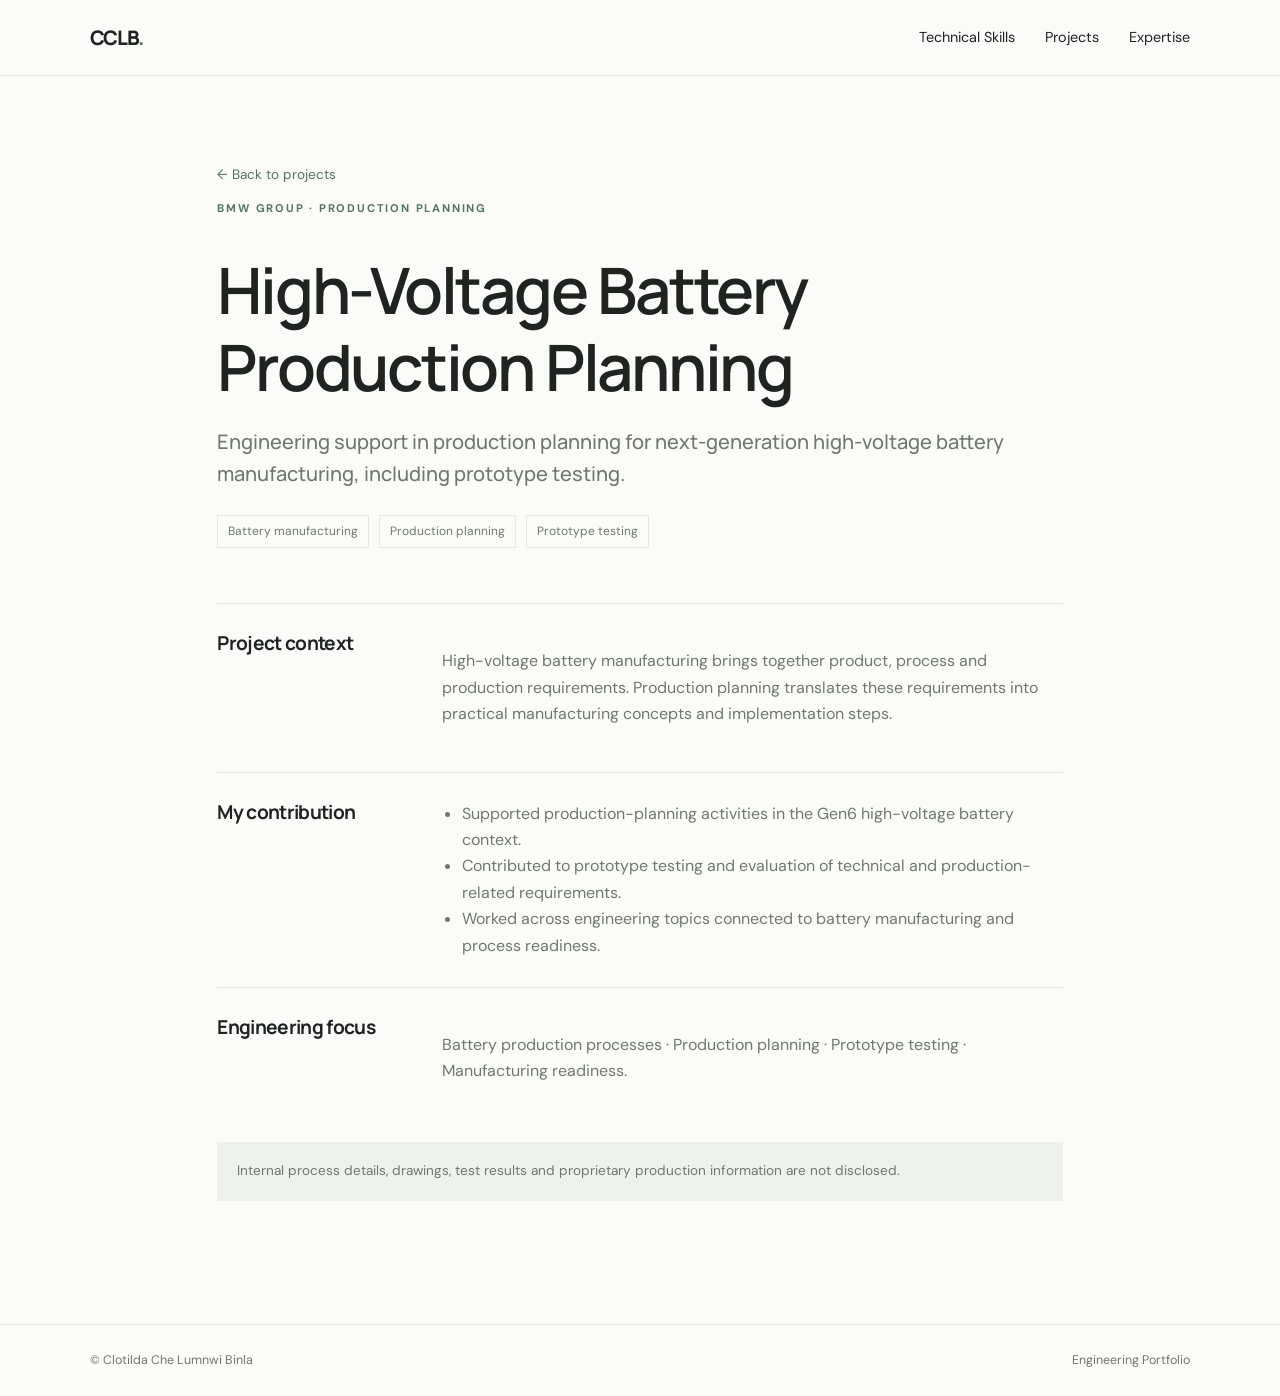
==== projects/battery-production.html @ dd96140a "Rename battery-production.html to projects/battery-production.html" ====
<!DOCTYPE html><html lang="en"><head><meta charset="UTF-8"><meta name="viewport" content="width=device-width,initial-scale=1"><title>Battery Production Planning | Portfolio</title><link rel="stylesheet" href="../styles.css"></head><body><header class="site-header"><a class="wordmark" href="../index.html">CCLB<span>.</span></a><nav class="main-nav"><a href="../index.html#skills">Technical Skills</a><a href="../index.html#projects">Projects</a><a href="../index.html#expertise">Expertise</a></nav></header><main class="detail-main"><a class="back-link" href="../index.html#projects">← Back to projects</a><p class="eyebrow">BMW GROUP · PRODUCTION PLANNING</p><h1>High-Voltage Battery Production Planning</h1><p class="detail-lead">Engineering support in production planning for next-generation high-voltage battery manufacturing, including prototype testing.</p><div class="detail-meta"><span>Battery manufacturing</span><span>Production planning</span><span>Prototype testing</span></div><section class="detail-block"><h2>Project context</h2><p>High-voltage battery manufacturing brings together product, process and production requirements. Production planning translates these requirements into practical manufacturing concepts and implementation steps.</p></section><section class="detail-block"><h2>My contribution</h2><ul><li>Supported production-planning activities in the Gen6 high-voltage battery context.</li><li>Contributed to prototype testing and evaluation of technical and production-related requirements.</li><li>Worked across engineering topics connected to battery manufacturing and process readiness.</li></ul></section><section class="detail-block"><h2>Engineering focus</h2><p>Battery production processes · Production planning · Prototype testing · Manufacturing readiness.</p></section><p class="notice">Internal process details, drawings, test results and proprietary production information are not disclosed.</p></main><footer><span>© Clotilda Che Lumnwi Binla</span><span>Engineering Portfolio</span></footer></body></html>
---- styles.css ----
@import url('https://fonts.googleapis.com/css2?family=DM+Sans:wght@400;500;600;700&family=Manrope:wght@400;500;600;700;800&display=swap');
:root{--ink:#202421;--muted:#707872;--line:#e5e9e5;--paper:#fbfcfa;--accent:#547563;--soft:#edf2ee}*{box-sizing:border-box}html{scroll-behavior:smooth;scroll-padding-top:90px}body{margin:0;background:var(--paper);color:var(--ink);font-family:'DM Sans',sans-serif;line-height:1.65}.site-header{height:76px;padding:0 7vw;display:flex;align-items:center;justify-content:space-between;border-bottom:1px solid var(--line);position:sticky;top:0;background:rgba(251,252,250,.96);backdrop-filter:blur(10px);z-index:10}.wordmark{font:800 1.25rem Manrope,sans-serif;letter-spacing:-.06em;color:var(--ink);text-decoration:none}.wordmark span{color:var(--accent)}.main-nav{display:flex;gap:30px}.main-nav a,.contact-links a{color:var(--ink);text-decoration:none;font-size:.9rem}.main-nav a:hover,.contact-links a:hover{color:var(--accent)}.menu-toggle{display:none;background:none;border:0;font-size:1.5rem}.hero{padding:115px 12vw 105px;max-width:1250px;margin:auto}.eyebrow,.project-type{font-size:.7rem;letter-spacing:.16em;font-weight:700;color:var(--accent)}h1,h2,h3{font-family:Manrope,sans-serif;line-height:1.2;letter-spacing:-.035em}h1{font-size:clamp(3rem,7vw,6.3rem);margin:25px 0 18px;font-weight:600}h1 span{color:var(--accent)}.hero h2{font-size:clamp(1rem,2vw,1.35rem);font-weight:500;letter-spacing:-.02em}.divider{color:#aab3ac;padding:0 8px}.hero-copy{max-width:560px;color:var(--muted);font-size:1.1rem;margin:25px 0 0}.section{display:grid;grid-template-columns:minmax(190px,.7fr) 2fr;gap:7vw;padding:75px 12vw;border-top:1px solid var(--line);max-width:1500px;margin:auto}.section-heading h2{font-size:2rem;margin:12px 0}.section-content{max-width:780px}.section-content p{color:var(--muted);margin-top:0}.lead{font:500 1.25rem/1.6 Manrope,sans-serif!important;color:var(--ink)!important}.section-intro{font-size:.92rem}.skill-groups{display:grid;gap:24px;margin-top:25px}.skill-group h3{font-size:1rem;margin:0 0 12px}.skill-list{display:flex;flex-wrap:wrap;gap:9px}.skill{font:500 .85rem 'DM Sans',sans-serif;background:white;border:1px solid var(--line);border-radius:3px;padding:9px 13px;color:var(--ink);cursor:pointer;transition:.2s}.skill:hover,.skill.active{background:var(--soft);border-color:var(--accent);color:var(--accent)}.skill-preview{font-size:.82rem;min-height:25px;margin:20px 0 0!important;color:var(--accent)!important}.project-list{border-top:1px solid var(--line)}.project-card{display:flex;justify-content:space-between;align-items:center;gap:25px;padding:25px 0;border-bottom:1px solid var(--line);scroll-margin-top:100px;transition:background .2s}.project-card.highlight{background:var(--soft);padding-left:15px;padding-right:15px}.project-type{font-size:.65rem;margin:0 0 7px}.project-card h3{font-size:1.2rem;margin:0 0 8px}.project-card p:not(.project-type){font-size:.9rem;margin:0;max-width:620px}.project-card>a{white-space:nowrap;color:var(--accent);font-size:.85rem;text-decoration:none;font-weight:600}.expertise-grid{display:grid;grid-template-columns:1fr 1fr;gap:28px 45px}.expertise-grid h3{font-size:1rem;margin:0}.expertise-grid p{font-size:.9rem;margin:0}.contact-links{display:flex;gap:25px;margin-top:25px}.contact-links a{font-weight:600;border-bottom:1px solid var(--line);padding-bottom:5px}footer{border-top:1px solid var(--line);padding:25px 7vw;display:flex;justify-content:space-between;color:var(--muted);font-size:.78rem}.detail-main{max-width:1050px;margin:auto;padding:85px 8vw 110px}.back-link{color:var(--accent);text-decoration:none;font-size:.85rem}.detail-main h1{font-size:clamp(2.5rem,5vw,4.5rem);margin:35px 0 15px}.detail-lead{font:500 1.25rem/1.6 Manrope,sans-serif;color:var(--muted);max-width:800px}.detail-meta{display:flex;flex-wrap:wrap;gap:10px;margin:25px 0 55px}.detail-meta span{border:1px solid var(--line);padding:6px 10px;font-size:.75rem;color:var(--muted)}.detail-block{border-top:1px solid var(--line);padding:28px 0;display:grid;grid-template-columns:190px 1fr;gap:35px}.detail-block h2{font-size:1.2rem;margin:0}.detail-block p,.detail-block li{color:var(--muted)}.detail-block ul{padding-left:20px;margin:0}.notice{background:var(--soft);padding:18px 20px;font-size:.85rem;color:var(--muted)}
@media(max-width:760px){.site-header{padding:0 6vw}.menu-toggle{display:block}.main-nav{display:none;position:absolute;top:76px;left:0;right:0;background:var(--paper);padding:18px 6vw 25px;border-bottom:1px solid var(--line);flex-direction:column;gap:14px}.main-nav.open{display:flex}.hero{padding:85px 7vw 75px}.section{grid-template-columns:1fr;gap:18px;padding:55px 7vw}.project-card{align-items:flex-start;flex-direction:column;gap:12px}.expertise-grid{grid-template-columns:1fr;gap:22px}.detail-main{padding:60px 7vw 80px}.detail-block{grid-template-columns:1fr;gap:12px}footer{padding:22px 7vw;gap:10px;flex-direction:column}}
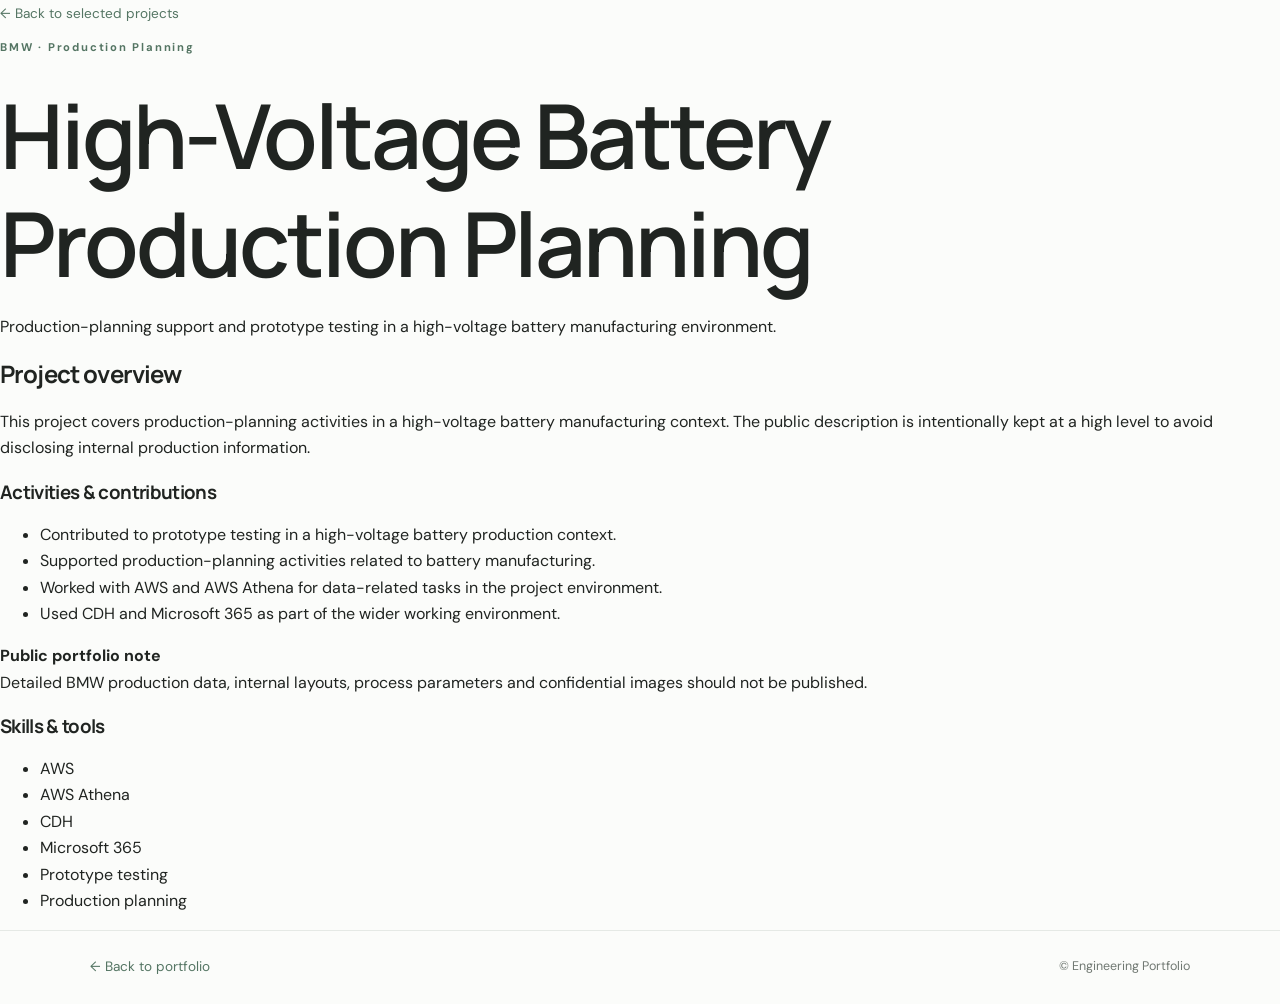
==== commit de4a236d: "Add files via upload" ====
--- a/projects/battery-production.html
+++ b/projects/battery-production.html
@@ -1 +1,39 @@
-<!DOCTYPE html><html lang="en"><head><meta charset="UTF-8"><meta name="viewport" content="width=device-width,initial-scale=1"><title>Battery Production Planning | Portfolio</title><link rel="stylesheet" href="../styles.css"></head><body><header class="site-header"><a class="wordmark" href="../index.html">CCLB<span>.</span></a><nav class="main-nav"><a href="../index.html#skills">Technical Skills</a><a href="../index.html#projects">Projects</a><a href="../index.html#expertise">Expertise</a></nav></header><main class="detail-main"><a class="back-link" href="../index.html#projects">← Back to projects</a><p class="eyebrow">BMW GROUP · PRODUCTION PLANNING</p><h1>High-Voltage Battery Production Planning</h1><p class="detail-lead">Engineering support in production planning for next-generation high-voltage battery manufacturing, including prototype testing.</p><div class="detail-meta"><span>Battery manufacturing</span><span>Production planning</span><span>Prototype testing</span></div><section class="detail-block"><h2>Project context</h2><p>High-voltage battery manufacturing brings together product, process and production requirements. Production planning translates these requirements into practical manufacturing concepts and implementation steps.</p></section><section class="detail-block"><h2>My contribution</h2><ul><li>Supported production-planning activities in the Gen6 high-voltage battery context.</li><li>Contributed to prototype testing and evaluation of technical and production-related requirements.</li><li>Worked across engineering topics connected to battery manufacturing and process readiness.</li></ul></section><section class="detail-block"><h2>Engineering focus</h2><p>Battery production processes · Production planning · Prototype testing · Manufacturing readiness.</p></section><p class="notice">Internal process details, drawings, test results and proprietary production information are not disclosed.</p></main><footer><span>© Clotilda Che Lumnwi Binla</span><span>Engineering Portfolio</span></footer></body></html>
+<!DOCTYPE html>
+<html lang="en">
+<head>
+  <meta charset="UTF-8">
+  <meta name="viewport" content="width=device-width, initial-scale=1.0">
+  <title>High-Voltage Battery Production Planning · Engineering Portfolio</title>
+  <link rel="stylesheet" href="../styles.css">
+</head>
+<body>
+<header class="project-hero">
+  <a class="back-link" href="../index.html#projects">← Back to selected projects</a>
+  <p class="eyebrow">BMW · Production Planning</p>
+  <h1>High-Voltage Battery Production Planning</h1>
+  <p class="project-lead">Production-planning support and prototype testing in a high-voltage battery manufacturing environment.</p>
+</header>
+<main class="project-content">
+  <article>
+    <h2>Project overview</h2>
+    <p>This project covers production-planning activities in a high-voltage battery manufacturing context. The public description is intentionally kept at a high level to avoid disclosing internal production information.</p>
+    <h3>Activities &amp; contributions</h3>
+    <ul><li>Contributed to prototype testing in a high-voltage battery production context.</li>
+<li>Supported production-planning activities related to battery manufacturing.</li>
+<li>Worked with AWS and AWS Athena for data-related tasks in the project environment.</li>
+<li>Used CDH and Microsoft 365 as part of the wider working environment.</li></ul>
+    <div class="confidentiality"><strong>Public portfolio note</strong><br>Detailed BMW production data, internal layouts, process parameters and confidential images should not be published.</div>
+  </article>
+  <aside class="project-sidebar">
+    <h3>Skills &amp; tools</h3>
+    <ul><li>AWS</li>
+<li>AWS Athena</li>
+<li>CDH</li>
+<li>Microsoft 365</li>
+<li>Prototype testing</li>
+<li>Production planning</li></ul>
+  </aside>
+</main>
+<footer><a class="back-link" href="../index.html#projects">← Back to portfolio</a><span>© Engineering Portfolio</span></footer>
+</body>
+</html>
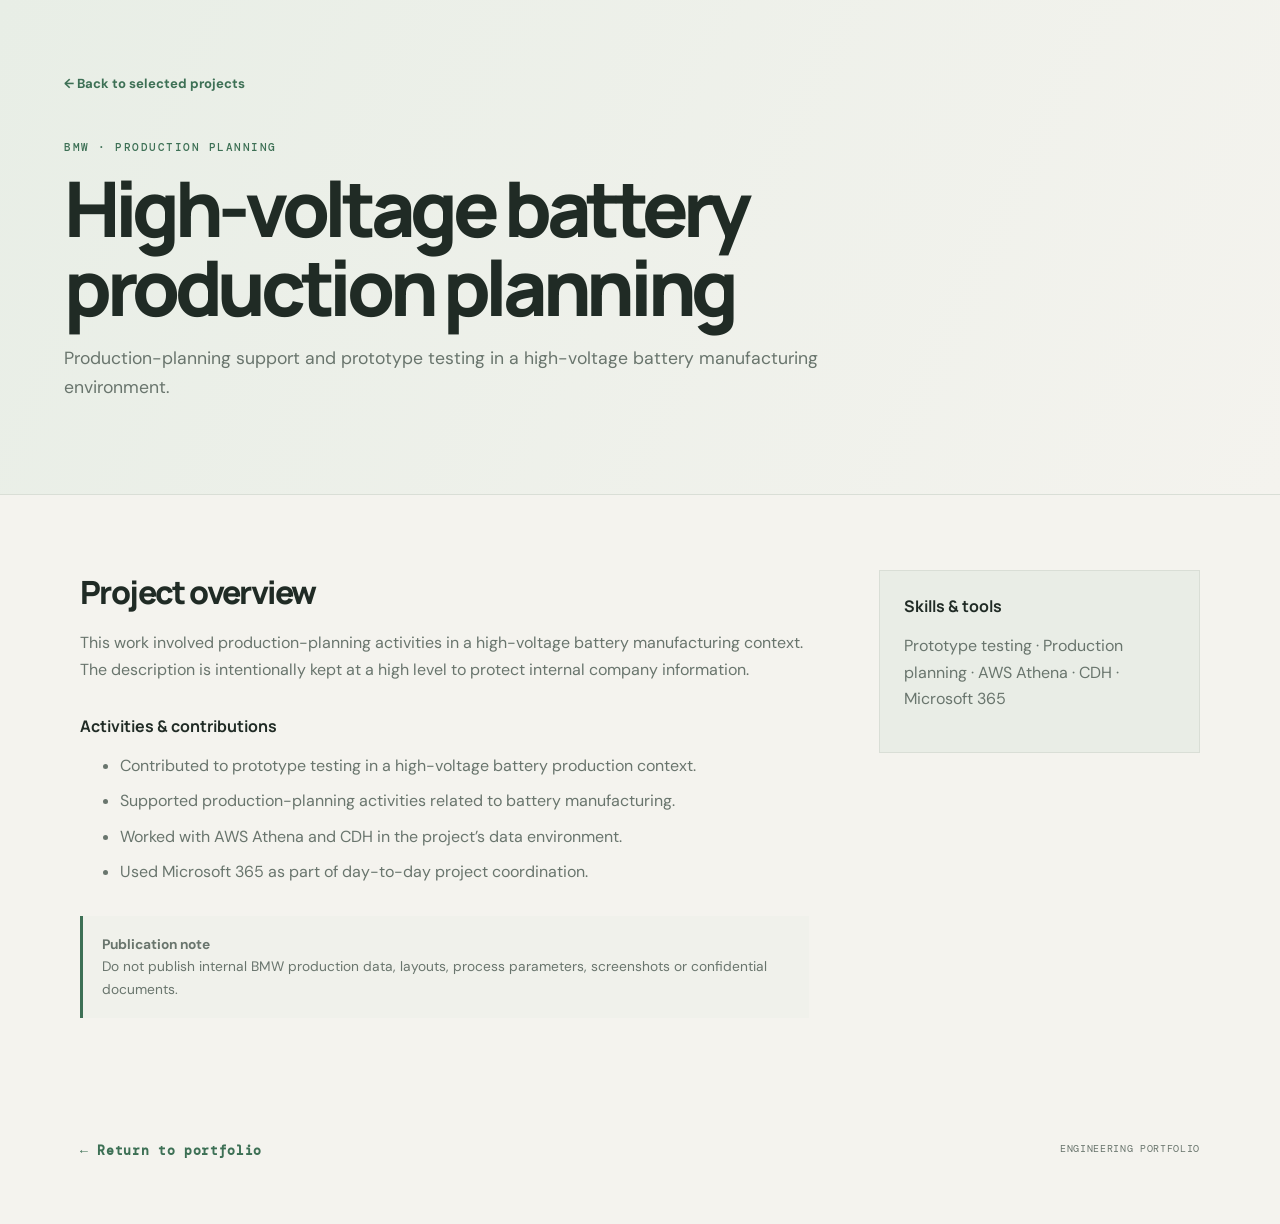
==== commit 6ebeb416: "Add files via upload" ====
--- a/projects/battery-production.html
+++ b/projects/battery-production.html
@@ -1,39 +1 @@
-<!DOCTYPE html>
-<html lang="en">
-<head>
-  <meta charset="UTF-8">
-  <meta name="viewport" content="width=device-width, initial-scale=1.0">
-  <title>High-Voltage Battery Production Planning · Engineering Portfolio</title>
-  <link rel="stylesheet" href="../styles.css">
-</head>
-<body>
-<header class="project-hero">
-  <a class="back-link" href="../index.html#projects">← Back to selected projects</a>
-  <p class="eyebrow">BMW · Production Planning</p>
-  <h1>High-Voltage Battery Production Planning</h1>
-  <p class="project-lead">Production-planning support and prototype testing in a high-voltage battery manufacturing environment.</p>
-</header>
-<main class="project-content">
-  <article>
-    <h2>Project overview</h2>
-    <p>This project covers production-planning activities in a high-voltage battery manufacturing context. The public description is intentionally kept at a high level to avoid disclosing internal production information.</p>
-    <h3>Activities &amp; contributions</h3>
-    <ul><li>Contributed to prototype testing in a high-voltage battery production context.</li>
-<li>Supported production-planning activities related to battery manufacturing.</li>
-<li>Worked with AWS and AWS Athena for data-related tasks in the project environment.</li>
-<li>Used CDH and Microsoft 365 as part of the wider working environment.</li></ul>
-    <div class="confidentiality"><strong>Public portfolio note</strong><br>Detailed BMW production data, internal layouts, process parameters and confidential images should not be published.</div>
-  </article>
-  <aside class="project-sidebar">
-    <h3>Skills &amp; tools</h3>
-    <ul><li>AWS</li>
-<li>AWS Athena</li>
-<li>CDH</li>
-<li>Microsoft 365</li>
-<li>Prototype testing</li>
-<li>Production planning</li></ul>
-  </aside>
-</main>
-<footer><a class="back-link" href="../index.html#projects">← Back to portfolio</a><span>© Engineering Portfolio</span></footer>
-</body>
-</html>+<!doctype html><html lang="en"><head><meta charset="utf-8"><meta name="viewport" content="width=device-width,initial-scale=1"><title>High-voltage battery production planning | Engineering Portfolio</title><link rel="stylesheet" href="../styles.css?v=3"></head><body><header class="detail-hero"><a class="back" href="../index.html#projects">← Back to selected projects</a><p class="kicker">BMW · PRODUCTION PLANNING</p><h1>High-voltage battery production planning</h1><p class="detail-lead">Production-planning support and prototype testing in a high-voltage battery manufacturing environment.</p></header><main class="detail-body"><article><h2>Project overview</h2><p>This work involved production-planning activities in a high-voltage battery manufacturing context. The description is intentionally kept at a high level to protect internal company information.</p><h3>Activities &amp; contributions</h3><ul><li>Contributed to prototype testing in a high-voltage battery production context.</li><li>Supported production-planning activities related to battery manufacturing.</li><li>Worked with AWS Athena and CDH in the project’s data environment.</li><li>Used Microsoft 365 as part of day-to-day project coordination.</li></ul><div class="privacy-note"><strong>Publication note</strong><br>Do not publish internal BMW production data, layouts, process parameters, screenshots or confidential documents.</div></article><aside class="detail-aside"><h3>Skills &amp; tools</h3><p>Prototype testing · Production planning · AWS Athena · CDH · Microsoft 365</p></aside></main><footer><a class="back" href="../index.html#projects">← Return to portfolio</a><span>ENGINEERING PORTFOLIO</span></footer></body></html>
--- a/styles.css
+++ b/styles.css
@@ -1,3 +1,10 @@
-@import url('https://fonts.googleapis.com/css2?family=DM+Sans:wght@400;500;600;700&family=Manrope:wght@400;500;600;700;800&display=swap');
-:root{--ink:#202421;--muted:#707872;--line:#e5e9e5;--paper:#fbfcfa;--accent:#547563;--soft:#edf2ee}*{box-sizing:border-box}html{scroll-behavior:smooth;scroll-padding-top:90px}body{margin:0;background:var(--paper);color:var(--ink);font-family:'DM Sans',sans-serif;line-height:1.65}.site-header{height:76px;padding:0 7vw;display:flex;align-items:center;justify-content:space-between;border-bottom:1px solid var(--line);position:sticky;top:0;background:rgba(251,252,250,.96);backdrop-filter:blur(10px);z-index:10}.wordmark{font:800 1.25rem Manrope,sans-serif;letter-spacing:-.06em;color:var(--ink);text-decoration:none}.wordmark span{color:var(--accent)}.main-nav{display:flex;gap:30px}.main-nav a,.contact-links a{color:var(--ink);text-decoration:none;font-size:.9rem}.main-nav a:hover,.contact-links a:hover{color:var(--accent)}.menu-toggle{display:none;background:none;border:0;font-size:1.5rem}.hero{padding:115px 12vw 105px;max-width:1250px;margin:auto}.eyebrow,.project-type{font-size:.7rem;letter-spacing:.16em;font-weight:700;color:var(--accent)}h1,h2,h3{font-family:Manrope,sans-serif;line-height:1.2;letter-spacing:-.035em}h1{font-size:clamp(3rem,7vw,6.3rem);margin:25px 0 18px;font-weight:600}h1 span{color:var(--accent)}.hero h2{font-size:clamp(1rem,2vw,1.35rem);font-weight:500;letter-spacing:-.02em}.divider{color:#aab3ac;padding:0 8px}.hero-copy{max-width:560px;color:var(--muted);font-size:1.1rem;margin:25px 0 0}.section{display:grid;grid-template-columns:minmax(190px,.7fr) 2fr;gap:7vw;padding:75px 12vw;border-top:1px solid var(--line);max-width:1500px;margin:auto}.section-heading h2{font-size:2rem;margin:12px 0}.section-content{max-width:780px}.section-content p{color:var(--muted);margin-top:0}.lead{font:500 1.25rem/1.6 Manrope,sans-serif!important;color:var(--ink)!important}.section-intro{font-size:.92rem}.skill-groups{display:grid;gap:24px;margin-top:25px}.skill-group h3{font-size:1rem;margin:0 0 12px}.skill-list{display:flex;flex-wrap:wrap;gap:9px}.skill{font:500 .85rem 'DM Sans',sans-serif;background:white;border:1px solid var(--line);border-radius:3px;padding:9px 13px;color:var(--ink);cursor:pointer;transition:.2s}.skill:hover,.skill.active{background:var(--soft);border-color:var(--accent);color:var(--accent)}.skill-preview{font-size:.82rem;min-height:25px;margin:20px 0 0!important;color:var(--accent)!important}.project-list{border-top:1px solid var(--line)}.project-card{display:flex;justify-content:space-between;align-items:center;gap:25px;padding:25px 0;border-bottom:1px solid var(--line);scroll-margin-top:100px;transition:background .2s}.project-card.highlight{background:var(--soft);padding-left:15px;padding-right:15px}.project-type{font-size:.65rem;margin:0 0 7px}.project-card h3{font-size:1.2rem;margin:0 0 8px}.project-card p:not(.project-type){font-size:.9rem;margin:0;max-width:620px}.project-card>a{white-space:nowrap;color:var(--accent);font-size:.85rem;text-decoration:none;font-weight:600}.expertise-grid{display:grid;grid-template-columns:1fr 1fr;gap:28px 45px}.expertise-grid h3{font-size:1rem;margin:0}.expertise-grid p{font-size:.9rem;margin:0}.contact-links{display:flex;gap:25px;margin-top:25px}.contact-links a{font-weight:600;border-bottom:1px solid var(--line);padding-bottom:5px}footer{border-top:1px solid var(--line);padding:25px 7vw;display:flex;justify-content:space-between;color:var(--muted);font-size:.78rem}.detail-main{max-width:1050px;margin:auto;padding:85px 8vw 110px}.back-link{color:var(--accent);text-decoration:none;font-size:.85rem}.detail-main h1{font-size:clamp(2.5rem,5vw,4.5rem);margin:35px 0 15px}.detail-lead{font:500 1.25rem/1.6 Manrope,sans-serif;color:var(--muted);max-width:800px}.detail-meta{display:flex;flex-wrap:wrap;gap:10px;margin:25px 0 55px}.detail-meta span{border:1px solid var(--line);padding:6px 10px;font-size:.75rem;color:var(--muted)}.detail-block{border-top:1px solid var(--line);padding:28px 0;display:grid;grid-template-columns:190px 1fr;gap:35px}.detail-block h2{font-size:1.2rem;margin:0}.detail-block p,.detail-block li{color:var(--muted)}.detail-block ul{padding-left:20px;margin:0}.notice{background:var(--soft);padding:18px 20px;font-size:.85rem;color:var(--muted)}
-@media(max-width:760px){.site-header{padding:0 6vw}.menu-toggle{display:block}.main-nav{display:none;position:absolute;top:76px;left:0;right:0;background:var(--paper);padding:18px 6vw 25px;border-bottom:1px solid var(--line);flex-direction:column;gap:14px}.main-nav.open{display:flex}.hero{padding:85px 7vw 75px}.section{grid-template-columns:1fr;gap:18px;padding:55px 7vw}.project-card{align-items:flex-start;flex-direction:column;gap:12px}.expertise-grid{grid-template-columns:1fr;gap:22px}.detail-main{padding:60px 7vw 80px}.detail-block{grid-template-columns:1fr;gap:12px}footer{padding:22px 7vw;gap:10px;flex-direction:column}}
+@import url('https://fonts.googleapis.com/css2?family=DM+Mono:wght@400;500&family=DM+Sans:wght@400;500;600;700&family=Manrope:wght@400;500;600;700;800&display=swap');
+:root{--bg:#f4f3ee;--paper:#fbfaf6;--ink:#202b25;--muted:#69756d;--line:#d9ded6;--green:#3d7055;--deep:#193c2b;--lime:#c8d6a4;--max:1180px}
+*{box-sizing:border-box}html{scroll-behavior:smooth;scroll-padding-top:85px}body{margin:0;background:var(--bg);color:var(--ink);font-family:"DM Sans",sans-serif;line-height:1.65;-webkit-font-smoothing:antialiased}a{color:inherit}.topbar{height:76px;padding:0 max(5vw,calc((100vw - var(--max))/2));display:flex;align-items:center;justify-content:space-between;border-bottom:1px solid var(--line);background:rgba(244,243,238,.96);position:sticky;top:0;z-index:10;backdrop-filter:blur(12px)}.brand{font:500 .72rem "DM Mono",monospace;letter-spacing:.13em;text-decoration:none}.brand span{color:var(--green)}.nav{display:flex;gap:30px}.nav a,.quiet-link{font-size:.82rem;color:var(--muted);text-decoration:none}.nav a:hover,.quiet-link:hover{color:var(--green)}.nav-toggle{display:none}
+.hero{min-height:670px;padding:100px max(5vw,calc((100vw - var(--max))/2)) 28px;background:radial-gradient(ellipse at 82% 35%,#e1e9dc 0,transparent 38%),linear-gradient(120deg,#f7f6f1,#eef0e9);border-bottom:1px solid var(--line);display:flex;flex-direction:column;justify-content:space-between;position:relative;overflow:hidden}.hero-grid{display:grid;grid-template-columns:1.25fr .75fr;gap:50px;align-items:center}.hero-copy{max-width:760px}.kicker,.overline,.section-tag,.row-meta{font:500 .67rem "DM Mono",monospace;letter-spacing:.14em;color:var(--green)}.kicker{display:flex;align-items:center;gap:12px}.kicker-line{width:32px;height:1px;background:var(--green)}.hero h1{font:800 clamp(4rem,8.5vw,7.8rem)/.91 "Manrope",sans-serif;letter-spacing:-.085em;margin:30px 0 26px}.hero h1 em{font-style:normal;color:var(--green)}.hero-role{font:600 clamp(1.1rem,2vw,1.45rem)/1.4 "Manrope",sans-serif;max-width:650px;margin:0 0 13px}.hero-description{max-width:600px;color:var(--muted);font-size:1rem}.hero-actions,.contact-actions{display:flex;align-items:center;gap:25px;flex-wrap:wrap;margin-top:32px}.button{display:inline-flex;align-items:center;gap:25px;padding:14px 19px;text-decoration:none;font-size:.82rem;font-weight:700;transition:.2s}.button-dark{background:var(--deep);color:white}.button-dark:hover{background:var(--green);transform:translateY(-2px)}.hero-aside{height:390px;position:relative;display:grid;place-items:center}.orbit{position:absolute;border:1px solid rgba(61,112,85,.23);border-radius:50%;aspect-ratio:1}.orbit-one{width:330px}.orbit-two{width:245px;border-style:dashed}.hero-stamp{width:180px;height:180px;border-radius:50%;background:var(--deep);color:#f5f5ec;display:flex;flex-direction:column;align-items:center;justify-content:center;box-shadow:0 20px 60px #193c2b2a;transform:rotate(-8deg)}.hero-stamp span,.hero-stamp small{font: .52rem "DM Mono",monospace;letter-spacing:.15em}.hero-stamp strong{font:800 2.6rem/.82 "Manrope",sans-serif;text-align:center;margin:12px}.hero-stamp small{font-size:.42rem}.aside-note{position:absolute;right:0;bottom:5px;font: .65rem/1.6 "DM Mono",monospace;color:var(--muted);text-align:right}.hero-bottom{display:flex;justify-content:space-between;padding-top:28px;border-top:1px solid var(--line);font: .6rem "DM Mono",monospace;letter-spacing:.12em;color:var(--muted)}
+.section-wrap{max-width:var(--max);margin:auto;padding:105px 30px;display:grid;grid-template-columns:190px minmax(0,1fr);gap:55px;border-bottom:1px solid var(--line)}.section-tag{padding-top:9px;white-space:nowrap}.section-tag span{color:#a1aaa1}.intro-content h2,.section-heading h2{font:800 clamp(2.5rem,5vw,4.6rem)/1.04 "Manrope",sans-serif;letter-spacing:-.07em;margin:0 0 25px}.intro-content h2 span{color:var(--green)}.intro-lead{max-width:800px;font:500 clamp(1.15rem,2.2vw,1.6rem)/1.5 "Manrope",sans-serif}.muted-copy{color:var(--muted);max-width:690px}.section-content{min-width:0}.section-heading{display:flex;justify-content:space-between;align-items:end;gap:35px;margin-bottom:38px}.section-heading h2{margin-bottom:0}.overline{margin:0 0 12px}.heading-note{max-width:250px;font-size:.88rem;margin:0 0 7px}.skill-layout{border-top:1px solid var(--line)}.skill-cluster{display:grid;grid-template-columns:45px minmax(0,1fr);gap:15px;padding:23px 0;border-bottom:1px solid var(--line)}.cluster-number{font: .75rem "DM Mono",monospace;color:#9ba69b;padding-top:4px}.skill-cluster h3{font:700 1rem "Manrope",sans-serif;margin:0 0 13px}.chips{display:flex;flex-wrap:wrap;gap:8px}.chips a{display:inline-flex;align-items:center;gap:13px;padding:8px 12px;background:var(--paper);border:1px solid #d5dbd1;border-radius:3px;text-decoration:none;font-size:.78rem;transition:.18s}.chips a b{font-weight:400;color:var(--green)}.chips a:hover{background:var(--deep);border-color:var(--deep);color:white;transform:translateY(-2px)}.chips a:hover b{color:var(--lime)}
+.projects-section{padding-top:110px;padding-bottom:115px}.project-list{border-top:1px solid var(--line)}.project-row{display:grid;grid-template-columns:42px minmax(0,1fr) 30px;gap:20px;padding:27px 10px 28px 0;border-bottom:1px solid var(--line);text-decoration:none;transition:.2s}.project-row:hover{background:#ebeFE8;padding-left:13px}.row-no{font: .72rem "DM Mono",monospace;color:#9ba69b;padding-top:3px}.row-meta{font-size:.59rem}.row-main h3{font:700 clamp(1.2rem,2.2vw,1.65rem)/1.3 "Manrope",sans-serif;letter-spacing:-.035em;margin:7px 0}.row-main p{margin:0;color:var(--muted);font-size:.9rem}.row-tags{display:flex;gap:7px;flex-wrap:wrap;margin-top:13px}.row-tags span{font: .59rem "DM Mono",monospace;color:var(--green);background:#e8ede5;padding:4px 7px}.row-arrow{font-size:1.3rem;color:var(--green);padding-top:12px}.closing{max-width:none;background:var(--deep);color:#f7f6ef;padding-left:max(5vw,calc((100vw - var(--max))/2));padding-right:max(5vw,calc((100vw - var(--max))/2));border:0}.closing .section-tag,.closing .overline{color:var(--lime)}.closing .section-tag span{color:#9ab29e}.closing-inner h2{font:800 clamp(2.8rem,5.8vw,5.4rem)/1.02 "Manrope",sans-serif;letter-spacing:-.07em;margin:0 0 22px}.closing-inner .muted-copy{color:#c5d0c6;max-width:560px}.button-light{background:var(--lime);color:var(--deep)}.button-light:hover{background:white;transform:translateY(-2px)}.closing .quiet-link{color:#e0e8de}.closing .quiet-link:hover{color:var(--lime)}footer{max-width:var(--max);margin:auto;padding:24px 30px 30px;display:flex;justify-content:space-between;gap:15px;color:var(--muted);font: .6rem "DM Mono",monospace;letter-spacing:.07em}
+/* Project detail pages */
+.detail-hero{padding:70px max(5vw,calc((100vw - var(--max))/2)) 75px;background:linear-gradient(115deg,#e8eee6,#f4f3ee);border-bottom:1px solid var(--line)}.back{display:inline-block;margin-bottom:35px;color:var(--green);text-decoration:none;font-size:.82rem;font-weight:700}.detail-hero h1{font:800 clamp(2.7rem,6vw,5.5rem)/1.02 "Manrope",sans-serif;letter-spacing:-.07em;max-width:900px;margin:15px 0}.detail-lead{max-width:760px;color:var(--muted);font-size:1.1rem}.detail-body{max-width:var(--max);margin:auto;padding:75px 30px 100px;display:grid;grid-template-columns:minmax(0,1.7fr) minmax(230px,.75fr);gap:70px}.detail-body h2{font:800 2rem "Manrope",sans-serif;letter-spacing:-.05em;margin:0 0 15px}.detail-body h3{font:700 1rem "Manrope",sans-serif;margin:32px 0 10px}.detail-body p,.detail-body li{color:var(--muted)}.detail-body li{margin:9px 0}.detail-aside{background:#e9ede6;padding:24px;border:1px solid var(--line);align-self:start}.detail-aside h3{margin-top:0}.detail-aside ul{padding-left:18px}.privacy-note{padding:17px 19px;background:#f0f1eb;border-left:3px solid var(--green);font-size:.86rem;margin-top:30px;color:var(--muted)}
+@media(max-width:800px){.topbar{height:66px}.nav-toggle{display:block;border:0;background:none;font-size:1.35rem;color:var(--ink)}.nav{display:none;position:absolute;top:66px;left:0;right:0;background:var(--bg);padding:20px 6vw;border-bottom:1px solid var(--line);flex-direction:column;gap:14px}.nav.open{display:flex}.hero{min-height:auto;padding-top:75px}.hero-grid{grid-template-columns:1fr}.hero-aside{height:260px;margin-top:5px}.orbit-one{width:240px}.orbit-two{width:180px}.hero-stamp{width:140px;height:140px}.hero-bottom{margin-top:45px}.section-wrap{display:block;padding:75px 24px}.section-tag{margin-bottom:28px}.section-heading{display:block}.heading-note{margin-top:15px}.skill-cluster{grid-template-columns:28px 1fr}.project-row{grid-template-columns:27px minmax(0,1fr) 20px;gap:10px}.detail-hero{padding:55px 24px}.detail-body{display:block;padding:55px 24px}.detail-aside{margin-top:35px}.closing{padding-left:24px;padding-right:24px}footer{padding:22px 24px;flex-direction:column}}
+@media(max-width:430px){.hero h1{font-size:3.65rem}.hero-actions{align-items:flex-start;flex-direction:column;gap:15px}.hero-bottom{font-size:.5rem}.chips a{font-size:.72rem;padding:7px 9px}.project-row{padding-top:23px;padding-bottom:23px}}
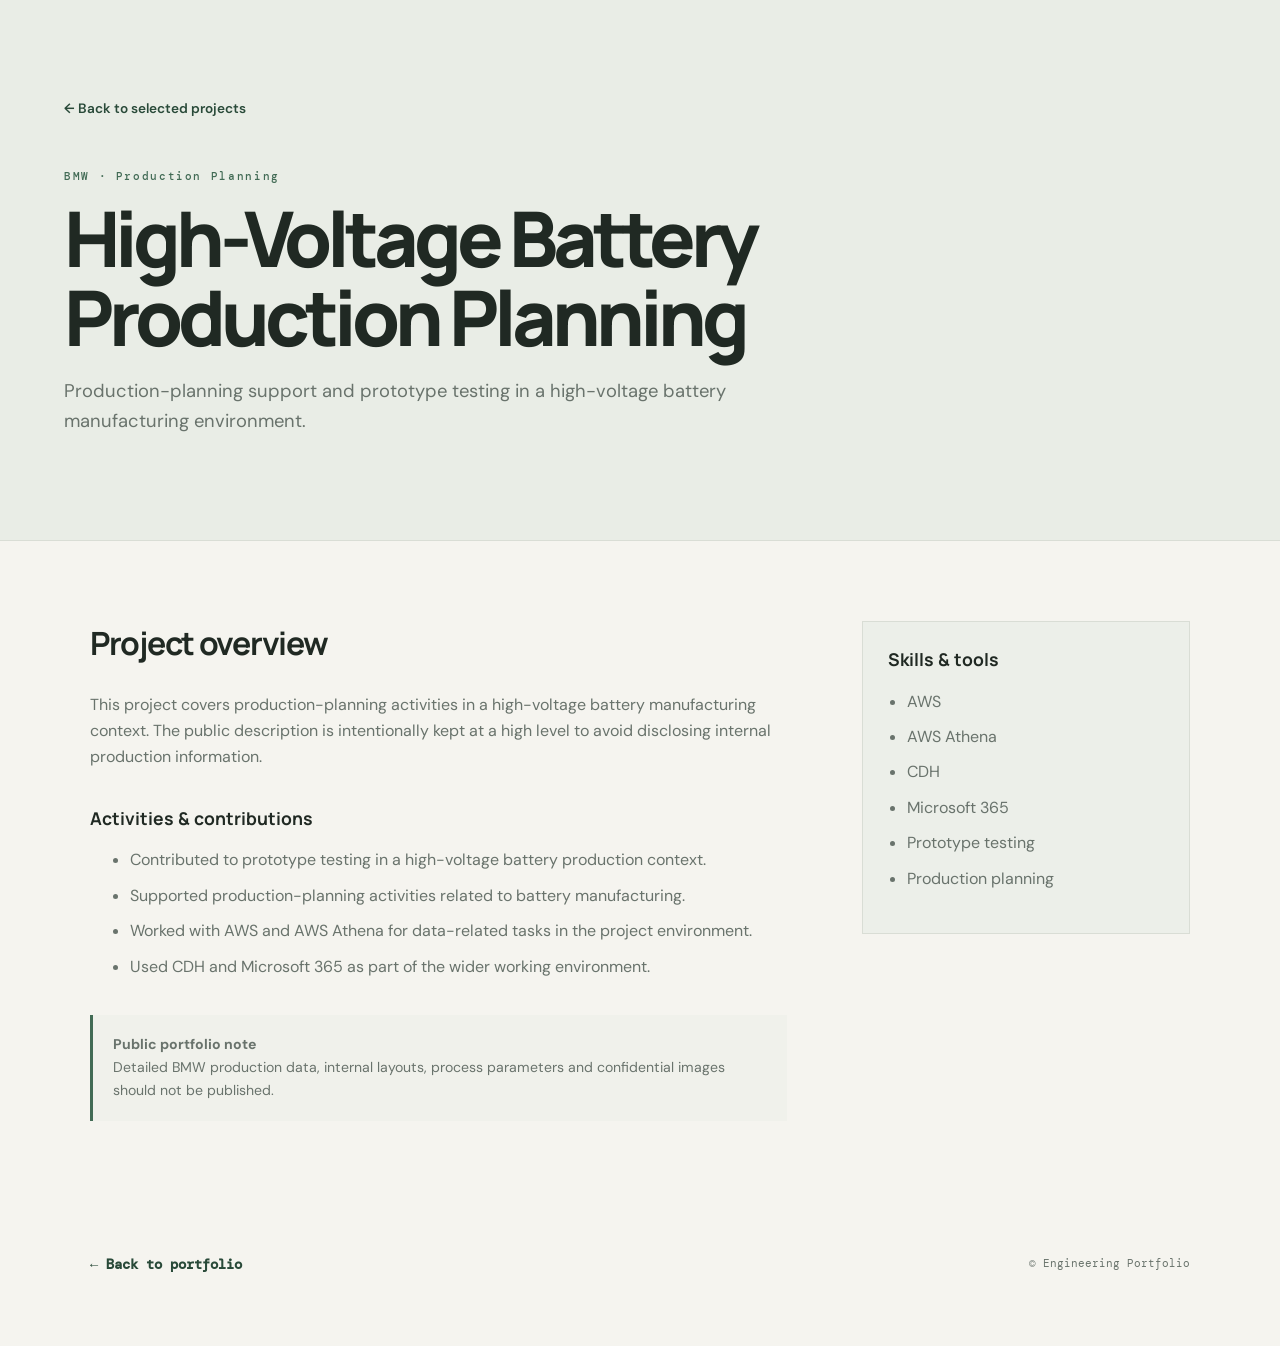
==== commit a626033b: "Add files via upload" ====
--- a/projects/battery-production.html
+++ b/projects/battery-production.html
@@ -1 +1,39 @@
-<!doctype html><html lang="en"><head><meta charset="utf-8"><meta name="viewport" content="width=device-width,initial-scale=1"><title>High-voltage battery production planning | Engineering Portfolio</title><link rel="stylesheet" href="../styles.css?v=3"></head><body><header class="detail-hero"><a class="back" href="../index.html#projects">← Back to selected projects</a><p class="kicker">BMW · PRODUCTION PLANNING</p><h1>High-voltage battery production planning</h1><p class="detail-lead">Production-planning support and prototype testing in a high-voltage battery manufacturing environment.</p></header><main class="detail-body"><article><h2>Project overview</h2><p>This work involved production-planning activities in a high-voltage battery manufacturing context. The description is intentionally kept at a high level to protect internal company information.</p><h3>Activities &amp; contributions</h3><ul><li>Contributed to prototype testing in a high-voltage battery production context.</li><li>Supported production-planning activities related to battery manufacturing.</li><li>Worked with AWS Athena and CDH in the project’s data environment.</li><li>Used Microsoft 365 as part of day-to-day project coordination.</li></ul><div class="privacy-note"><strong>Publication note</strong><br>Do not publish internal BMW production data, layouts, process parameters, screenshots or confidential documents.</div></article><aside class="detail-aside"><h3>Skills &amp; tools</h3><p>Prototype testing · Production planning · AWS Athena · CDH · Microsoft 365</p></aside></main><footer><a class="back" href="../index.html#projects">← Return to portfolio</a><span>ENGINEERING PORTFOLIO</span></footer></body></html>+<!DOCTYPE html>
+<html lang="en">
+<head>
+  <meta charset="UTF-8">
+  <meta name="viewport" content="width=device-width, initial-scale=1.0">
+  <title>High-Voltage Battery Production Planning · Engineering Portfolio</title>
+  <link rel="stylesheet" href="../styles.css">
+</head>
+<body>
+<header class="project-hero">
+  <a class="back-link" href="../index.html#projects">← Back to selected projects</a>
+  <p class="eyebrow">BMW · Production Planning</p>
+  <h1>High-Voltage Battery Production Planning</h1>
+  <p class="project-lead">Production-planning support and prototype testing in a high-voltage battery manufacturing environment.</p>
+</header>
+<main class="project-content">
+  <article>
+    <h2>Project overview</h2>
+    <p>This project covers production-planning activities in a high-voltage battery manufacturing context. The public description is intentionally kept at a high level to avoid disclosing internal production information.</p>
+    <h3>Activities &amp; contributions</h3>
+    <ul><li>Contributed to prototype testing in a high-voltage battery production context.</li>
+<li>Supported production-planning activities related to battery manufacturing.</li>
+<li>Worked with AWS and AWS Athena for data-related tasks in the project environment.</li>
+<li>Used CDH and Microsoft 365 as part of the wider working environment.</li></ul>
+    <div class="confidentiality"><strong>Public portfolio note</strong><br>Detailed BMW production data, internal layouts, process parameters and confidential images should not be published.</div>
+  </article>
+  <aside class="project-sidebar">
+    <h3>Skills &amp; tools</h3>
+    <ul><li>AWS</li>
+<li>AWS Athena</li>
+<li>CDH</li>
+<li>Microsoft 365</li>
+<li>Prototype testing</li>
+<li>Production planning</li></ul>
+  </aside>
+</main>
+<footer><a class="back-link" href="../index.html#projects">← Back to portfolio</a><span>© Engineering Portfolio</span></footer>
+</body>
+</html>
--- a/styles.css
+++ b/styles.css
@@ -1,10 +1,160 @@
 @import url('https://fonts.googleapis.com/css2?family=DM+Mono:wght@400;500&family=DM+Sans:wght@400;500;600;700&family=Manrope:wght@400;500;600;700;800&display=swap');
-:root{--bg:#f4f3ee;--paper:#fbfaf6;--ink:#202b25;--muted:#69756d;--line:#d9ded6;--green:#3d7055;--deep:#193c2b;--lime:#c8d6a4;--max:1180px}
-*{box-sizing:border-box}html{scroll-behavior:smooth;scroll-padding-top:85px}body{margin:0;background:var(--bg);color:var(--ink);font-family:"DM Sans",sans-serif;line-height:1.65;-webkit-font-smoothing:antialiased}a{color:inherit}.topbar{height:76px;padding:0 max(5vw,calc((100vw - var(--max))/2));display:flex;align-items:center;justify-content:space-between;border-bottom:1px solid var(--line);background:rgba(244,243,238,.96);position:sticky;top:0;z-index:10;backdrop-filter:blur(12px)}.brand{font:500 .72rem "DM Mono",monospace;letter-spacing:.13em;text-decoration:none}.brand span{color:var(--green)}.nav{display:flex;gap:30px}.nav a,.quiet-link{font-size:.82rem;color:var(--muted);text-decoration:none}.nav a:hover,.quiet-link:hover{color:var(--green)}.nav-toggle{display:none}
-.hero{min-height:670px;padding:100px max(5vw,calc((100vw - var(--max))/2)) 28px;background:radial-gradient(ellipse at 82% 35%,#e1e9dc 0,transparent 38%),linear-gradient(120deg,#f7f6f1,#eef0e9);border-bottom:1px solid var(--line);display:flex;flex-direction:column;justify-content:space-between;position:relative;overflow:hidden}.hero-grid{display:grid;grid-template-columns:1.25fr .75fr;gap:50px;align-items:center}.hero-copy{max-width:760px}.kicker,.overline,.section-tag,.row-meta{font:500 .67rem "DM Mono",monospace;letter-spacing:.14em;color:var(--green)}.kicker{display:flex;align-items:center;gap:12px}.kicker-line{width:32px;height:1px;background:var(--green)}.hero h1{font:800 clamp(4rem,8.5vw,7.8rem)/.91 "Manrope",sans-serif;letter-spacing:-.085em;margin:30px 0 26px}.hero h1 em{font-style:normal;color:var(--green)}.hero-role{font:600 clamp(1.1rem,2vw,1.45rem)/1.4 "Manrope",sans-serif;max-width:650px;margin:0 0 13px}.hero-description{max-width:600px;color:var(--muted);font-size:1rem}.hero-actions,.contact-actions{display:flex;align-items:center;gap:25px;flex-wrap:wrap;margin-top:32px}.button{display:inline-flex;align-items:center;gap:25px;padding:14px 19px;text-decoration:none;font-size:.82rem;font-weight:700;transition:.2s}.button-dark{background:var(--deep);color:white}.button-dark:hover{background:var(--green);transform:translateY(-2px)}.hero-aside{height:390px;position:relative;display:grid;place-items:center}.orbit{position:absolute;border:1px solid rgba(61,112,85,.23);border-radius:50%;aspect-ratio:1}.orbit-one{width:330px}.orbit-two{width:245px;border-style:dashed}.hero-stamp{width:180px;height:180px;border-radius:50%;background:var(--deep);color:#f5f5ec;display:flex;flex-direction:column;align-items:center;justify-content:center;box-shadow:0 20px 60px #193c2b2a;transform:rotate(-8deg)}.hero-stamp span,.hero-stamp small{font: .52rem "DM Mono",monospace;letter-spacing:.15em}.hero-stamp strong{font:800 2.6rem/.82 "Manrope",sans-serif;text-align:center;margin:12px}.hero-stamp small{font-size:.42rem}.aside-note{position:absolute;right:0;bottom:5px;font: .65rem/1.6 "DM Mono",monospace;color:var(--muted);text-align:right}.hero-bottom{display:flex;justify-content:space-between;padding-top:28px;border-top:1px solid var(--line);font: .6rem "DM Mono",monospace;letter-spacing:.12em;color:var(--muted)}
-.section-wrap{max-width:var(--max);margin:auto;padding:105px 30px;display:grid;grid-template-columns:190px minmax(0,1fr);gap:55px;border-bottom:1px solid var(--line)}.section-tag{padding-top:9px;white-space:nowrap}.section-tag span{color:#a1aaa1}.intro-content h2,.section-heading h2{font:800 clamp(2.5rem,5vw,4.6rem)/1.04 "Manrope",sans-serif;letter-spacing:-.07em;margin:0 0 25px}.intro-content h2 span{color:var(--green)}.intro-lead{max-width:800px;font:500 clamp(1.15rem,2.2vw,1.6rem)/1.5 "Manrope",sans-serif}.muted-copy{color:var(--muted);max-width:690px}.section-content{min-width:0}.section-heading{display:flex;justify-content:space-between;align-items:end;gap:35px;margin-bottom:38px}.section-heading h2{margin-bottom:0}.overline{margin:0 0 12px}.heading-note{max-width:250px;font-size:.88rem;margin:0 0 7px}.skill-layout{border-top:1px solid var(--line)}.skill-cluster{display:grid;grid-template-columns:45px minmax(0,1fr);gap:15px;padding:23px 0;border-bottom:1px solid var(--line)}.cluster-number{font: .75rem "DM Mono",monospace;color:#9ba69b;padding-top:4px}.skill-cluster h3{font:700 1rem "Manrope",sans-serif;margin:0 0 13px}.chips{display:flex;flex-wrap:wrap;gap:8px}.chips a{display:inline-flex;align-items:center;gap:13px;padding:8px 12px;background:var(--paper);border:1px solid #d5dbd1;border-radius:3px;text-decoration:none;font-size:.78rem;transition:.18s}.chips a b{font-weight:400;color:var(--green)}.chips a:hover{background:var(--deep);border-color:var(--deep);color:white;transform:translateY(-2px)}.chips a:hover b{color:var(--lime)}
-.projects-section{padding-top:110px;padding-bottom:115px}.project-list{border-top:1px solid var(--line)}.project-row{display:grid;grid-template-columns:42px minmax(0,1fr) 30px;gap:20px;padding:27px 10px 28px 0;border-bottom:1px solid var(--line);text-decoration:none;transition:.2s}.project-row:hover{background:#ebeFE8;padding-left:13px}.row-no{font: .72rem "DM Mono",monospace;color:#9ba69b;padding-top:3px}.row-meta{font-size:.59rem}.row-main h3{font:700 clamp(1.2rem,2.2vw,1.65rem)/1.3 "Manrope",sans-serif;letter-spacing:-.035em;margin:7px 0}.row-main p{margin:0;color:var(--muted);font-size:.9rem}.row-tags{display:flex;gap:7px;flex-wrap:wrap;margin-top:13px}.row-tags span{font: .59rem "DM Mono",monospace;color:var(--green);background:#e8ede5;padding:4px 7px}.row-arrow{font-size:1.3rem;color:var(--green);padding-top:12px}.closing{max-width:none;background:var(--deep);color:#f7f6ef;padding-left:max(5vw,calc((100vw - var(--max))/2));padding-right:max(5vw,calc((100vw - var(--max))/2));border:0}.closing .section-tag,.closing .overline{color:var(--lime)}.closing .section-tag span{color:#9ab29e}.closing-inner h2{font:800 clamp(2.8rem,5.8vw,5.4rem)/1.02 "Manrope",sans-serif;letter-spacing:-.07em;margin:0 0 22px}.closing-inner .muted-copy{color:#c5d0c6;max-width:560px}.button-light{background:var(--lime);color:var(--deep)}.button-light:hover{background:white;transform:translateY(-2px)}.closing .quiet-link{color:#e0e8de}.closing .quiet-link:hover{color:var(--lime)}footer{max-width:var(--max);margin:auto;padding:24px 30px 30px;display:flex;justify-content:space-between;gap:15px;color:var(--muted);font: .6rem "DM Mono",monospace;letter-spacing:.07em}
+
+:root {
+  --paper: #f5f4ef;
+  --white: #fffefa;
+  --ink: #202923;
+  --muted: #69736c;
+  --line: #d9ddd5;
+  --green: #426b55;
+  --green-dark: #294a39;
+  --max: 1160px;
+}
+
+* { box-sizing: border-box; }
+html { scroll-behavior: smooth; }
+body {
+  margin: 0;
+  background: var(--paper);
+  color: var(--ink);
+  font-family: "DM Sans", Arial, sans-serif;
+  line-height: 1.65;
+  -webkit-font-smoothing: antialiased;
+}
+a { color: inherit; }
+.site-header {
+  height: 76px;
+  padding: 0 max(5vw, calc((100vw - var(--max)) / 2));
+  display: flex;
+  align-items: center;
+  justify-content: space-between;
+  border-bottom: 1px solid var(--line);
+  background: rgba(245,244,239,.94);
+}
+.wordmark { font: 500 .85rem "DM Mono", monospace; letter-spacing: .12em; text-decoration: none; }
+.wordmark span { color: var(--green); }
+.main-nav { display: flex; gap: 30px; }
+.main-nav a { text-decoration: none; color: var(--muted); font-size: .83rem; }
+.main-nav a:hover { color: var(--green-dark); }
+.menu-toggle { display: none; border: 0; background: transparent; font-size: 1.4rem; }
+.hero {
+  min-height: 650px;
+  position: relative;
+  display: flex;
+  align-items: center;
+  padding: 100px max(5vw, calc((100vw - var(--max)) / 2));
+  overflow: hidden;
+  background: linear-gradient(115deg, #f5f4ef 55%, #e8ece4 100%);
+  border-bottom: 1px solid var(--line);
+}
+.hero-inner { max-width: 850px; position: relative; z-index: 1; }
+.eyebrow, .section-label p, .project-type {
+  font: 500 .68rem "DM Mono", monospace;
+  letter-spacing: .15em;
+  color: var(--green);
+}
+.hero h1 {
+  margin: 22px 0 25px;
+  font: 800 clamp(3.6rem, 8vw, 7.3rem)/.98 "Manrope", sans-serif;
+  letter-spacing: -.075em;
+}
+.hero h1 span { color: var(--green); }
+.hero h2 { max-width: 700px; font-size: clamp(1.15rem, 2vw, 1.55rem); font-weight: 600; line-height: 1.35; }
+.hero-copy { max-width: 630px; color: var(--muted); font-size: 1.03rem; }
+.text-link { display: inline-block; margin-top: 25px; padding-bottom: 6px; border-bottom: 1px solid var(--green); text-decoration: none; font-weight: 700; }
+.text-link span { color: var(--green); margin-left: 8px; }
+.hero-index { position: absolute; right: 7%; bottom: 8%; color: rgba(66,107,85,.12); font: 800 clamp(4rem, 12vw, 10rem) "Manrope", sans-serif; letter-spacing: -.1em; }
+.section {
+  display: grid;
+  grid-template-columns: 210px minmax(0, 1fr);
+  gap: 45px;
+  max-width: var(--max);
+  margin: auto;
+  padding: 105px 30px;
+  border-bottom: 1px solid var(--line);
+}
+.section-label { display: flex; gap: 14px; align-items: baseline; padding-top: 12px; }
+.section-label span { font: .7rem "DM Mono", monospace; color: #9ba39b; }
+.section-label p { margin: 0; }
+.section-main h2 { margin: 0 0 28px; font: 700 clamp(2.3rem, 4.5vw, 4rem)/1.05 "Manrope", sans-serif; letter-spacing: -.06em; }
+.section-main > p { max-width: 760px; color: var(--muted); }
+.lead { color: var(--ink) !important; font: 500 clamp(1.2rem, 2.2vw, 1.65rem)/1.5 "Manrope", sans-serif; max-width: 820px !important; }
+.section-intro { margin: -10px 0 35px; color: var(--muted); }
+.skill-groups { display: grid; grid-template-columns: 1fr 1fr; gap: 30px 45px; }
+.skill-group { padding-top: 19px; border-top: 1px solid var(--line); }
+.skill-group h3 { margin: 0 0 16px; font: 600 1rem "Manrope", sans-serif; }
+.skill-list { display: flex; flex-wrap: wrap; gap: 9px; }
+.skill {
+  display: inline-block;
+  padding: 8px 12px;
+  border: 1px solid #cfd6cd;
+  border-radius: 3px;
+  background: var(--white);
+  color: var(--ink);
+  font-size: .82rem;
+  text-decoration: none;
+  transition: .18s ease;
+}
+.skill:hover { color: white; background: var(--green); border-color: var(--green); transform: translateY(-2px); }
+.project-list { border-top: 1px solid var(--line); }
+.project-card {
+  display: grid;
+  grid-template-columns: 48px minmax(0,1fr) 35px;
+  gap: 20px;
+  align-items: start;
+  padding: 27px 8px 30px 0;
+  border-bottom: 1px solid var(--line);
+  text-decoration: none;
+  transition: padding .2s ease, background .2s ease;
+}
+.project-card:hover { padding-left: 12px; background: rgba(255,255,255,.45); }
+.project-number { padding-top: 4px; color: #9ba39b; font: .72rem "DM Mono", monospace; }
+.project-type { margin: 0 0 8px; font-size: .62rem; }
+.project-card h3 { margin: 0 0 7px; font: 700 clamp(1.2rem, 2.3vw, 1.7rem)/1.25 "Manrope", sans-serif; letter-spacing: -.035em; }
+.project-card p:not(.project-type) { max-width: 700px; margin: 0; color: var(--muted); font-size: .91rem; }
+.card-arrow { justify-self: end; padding-top: 20px; color: var(--green); font-size: 1.3rem; }
+.expertise-grid { display: grid; grid-template-columns: 1fr 1fr; gap: 35px 55px; }
+.expertise-grid article { border-top: 1px solid var(--line); padding-top: 17px; }
+.expertise-grid h3 { margin: 0 0 8px; font: 600 1.08rem "Manrope", sans-serif; }
+.expertise-grid p { margin: 0; color: var(--muted); font-size: .91rem; }
+.contact-section { padding-bottom: 115px; }
+.contact-links { display: flex; flex-wrap: wrap; gap: 12px; margin-top: 28px; }
+.contact-links a { padding: 10px 16px; border: 1px solid #cfd6cd; text-decoration: none; font-size: .85rem; font-weight: 600; }
+.contact-links a:hover { background: var(--green); color: white; border-color: var(--green); }
+footer {
+  max-width: var(--max); margin: auto; padding: 25px 30px 35px;
+  display: flex; justify-content: space-between; gap: 15px;
+  color: var(--muted); font: .68rem "DM Mono", monospace;
+}
+
 /* Project detail pages */
-.detail-hero{padding:70px max(5vw,calc((100vw - var(--max))/2)) 75px;background:linear-gradient(115deg,#e8eee6,#f4f3ee);border-bottom:1px solid var(--line)}.back{display:inline-block;margin-bottom:35px;color:var(--green);text-decoration:none;font-size:.82rem;font-weight:700}.detail-hero h1{font:800 clamp(2.7rem,6vw,5.5rem)/1.02 "Manrope",sans-serif;letter-spacing:-.07em;max-width:900px;margin:15px 0}.detail-lead{max-width:760px;color:var(--muted);font-size:1.1rem}.detail-body{max-width:var(--max);margin:auto;padding:75px 30px 100px;display:grid;grid-template-columns:minmax(0,1.7fr) minmax(230px,.75fr);gap:70px}.detail-body h2{font:800 2rem "Manrope",sans-serif;letter-spacing:-.05em;margin:0 0 15px}.detail-body h3{font:700 1rem "Manrope",sans-serif;margin:32px 0 10px}.detail-body p,.detail-body li{color:var(--muted)}.detail-body li{margin:9px 0}.detail-aside{background:#e9ede6;padding:24px;border:1px solid var(--line);align-self:start}.detail-aside h3{margin-top:0}.detail-aside ul{padding-left:18px}.privacy-note{padding:17px 19px;background:#f0f1eb;border-left:3px solid var(--green);font-size:.86rem;margin-top:30px;color:var(--muted)}
-@media(max-width:800px){.topbar{height:66px}.nav-toggle{display:block;border:0;background:none;font-size:1.35rem;color:var(--ink)}.nav{display:none;position:absolute;top:66px;left:0;right:0;background:var(--bg);padding:20px 6vw;border-bottom:1px solid var(--line);flex-direction:column;gap:14px}.nav.open{display:flex}.hero{min-height:auto;padding-top:75px}.hero-grid{grid-template-columns:1fr}.hero-aside{height:260px;margin-top:5px}.orbit-one{width:240px}.orbit-two{width:180px}.hero-stamp{width:140px;height:140px}.hero-bottom{margin-top:45px}.section-wrap{display:block;padding:75px 24px}.section-tag{margin-bottom:28px}.section-heading{display:block}.heading-note{margin-top:15px}.skill-cluster{grid-template-columns:28px 1fr}.project-row{grid-template-columns:27px minmax(0,1fr) 20px;gap:10px}.detail-hero{padding:55px 24px}.detail-body{display:block;padding:55px 24px}.detail-aside{margin-top:35px}.closing{padding-left:24px;padding-right:24px}footer{padding:22px 24px;flex-direction:column}}
-@media(max-width:430px){.hero h1{font-size:3.65rem}.hero-actions{align-items:flex-start;flex-direction:column;gap:15px}.hero-bottom{font-size:.5rem}.chips a{font-size:.72rem;padding:7px 9px}.project-row{padding-top:23px;padding-bottom:23px}}
+.project-hero { padding: 95px max(5vw, calc((100vw - var(--max)) / 2)) 85px; background: #e9ede6; border-bottom: 1px solid var(--line); }
+.back-link { display: inline-block; margin-bottom: 38px; color: var(--green-dark); text-decoration: none; font-size: .85rem; font-weight: 600; }
+.project-hero h1 { max-width: 900px; margin: 16px 0 20px; font: 800 clamp(2.8rem, 6vw, 5.8rem)/1.02 "Manrope", sans-serif; letter-spacing: -.065em; }
+.project-lead { max-width: 760px; color: var(--muted); font-size: 1.15rem; }
+.project-content { max-width: var(--max); margin: auto; padding: 80px 30px 110px; display: grid; grid-template-columns: minmax(0, 1.7fr) minmax(230px, .8fr); gap: 75px; }
+.project-content h2 { margin-top: 0; font: 700 2rem "Manrope", sans-serif; letter-spacing: -.04em; }
+.project-content h3 { margin-top: 35px; font: 700 1.1rem "Manrope", sans-serif; }
+.project-content p, .project-content li { color: var(--muted); }
+.project-content li { margin: 9px 0; }
+.project-sidebar { align-self: start; padding: 25px; background: #ecefe9; border: 1px solid var(--line); }
+.project-sidebar h3 { margin-top: 0; }
+.project-sidebar ul { padding-left: 19px; }
+.confidentiality { margin-top: 35px; padding: 18px 20px; border-left: 3px solid var(--green); background: #f0f1eb; color: var(--muted); font-size: .88rem; }
+.document-link { display: inline-block; margin-top: 15px; color: var(--green-dark); font-weight: 700; }
+@media (max-width: 760px) {
+  .site-header { height: 65px; }
+  .menu-toggle { display: block; }
+  .main-nav { display: none; position: absolute; z-index: 5; top: 65px; left: 0; right: 0; padding: 20px 5vw; background: var(--paper); border-bottom: 1px solid var(--line); flex-direction: column; gap: 15px; }
+  .main-nav.open { display: flex; }
+  .hero { min-height: 570px; padding-top: 75px; padding-bottom: 75px; }
+  .hero-index { font-size: 5rem; }
+  .section { display: block; padding: 75px 24px; }
+  .section-label { margin-bottom: 24px; }
+  .skill-groups, .expertise-grid { grid-template-columns: 1fr; gap: 25px; }
+  .project-card { grid-template-columns: 30px minmax(0,1fr) 22px; gap: 10px; }
+  .project-content { display: block; padding: 60px 24px 80px; }
+  .project-sidebar { margin-top: 35px; }
+  .project-hero { padding: 65px 24px; }
+  footer { padding: 22px 24px 30px; flex-direction: column; }
+}
